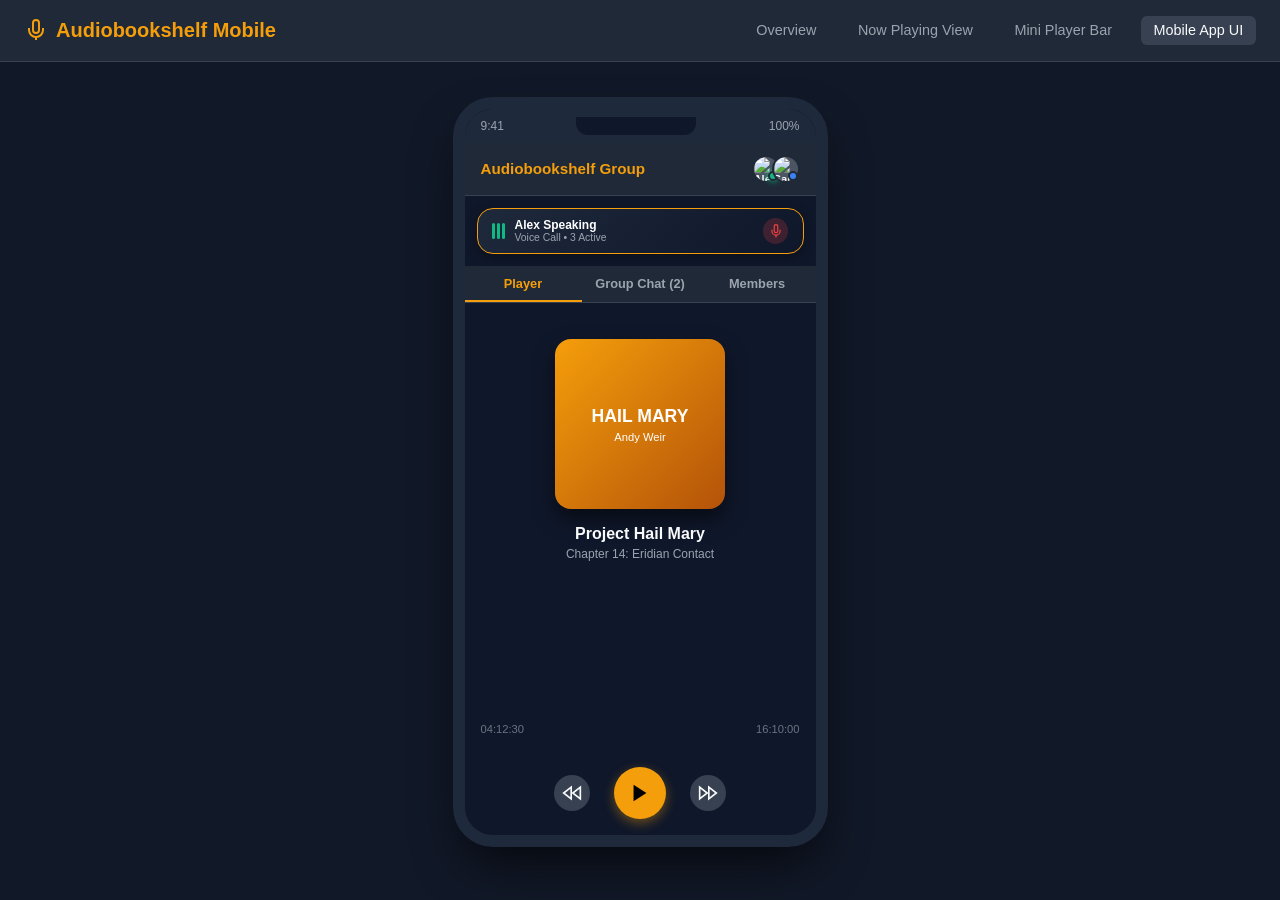
==== mockups/mobile-app.html @ 61822e38 "Add group listening feature mockups, mobile submodule, and documentation" ====
<!DOCTYPE html>
<html lang="en">
<head>
  <meta charset="UTF-8">
  <meta name="viewport" content="width=device-width, initial-scale=1.0">
  <title>Audiobookshelf Mobile - Group Listening Experience</title>
  <link rel="stylesheet" href="styles.css">
  <style>
    .mobile-stage {
      display: flex;
      justify-content: center;
      align-items: center;
      padding: 2rem 1rem;
      min-height: calc(100vh - 80px);
    }

    /* Mobile Frame Device Simulation */
    .phone-frame {
      width: 375px;
      height: 750px;
      background-color: #0f172a;
      border: 12px solid #1e293b;
      border-radius: 40px;
      box-shadow: 0 25px 50px -12px rgba(0, 0, 0, 0.7);
      display: flex;
      flex-direction: column;
      overflow: hidden;
      position: relative;
    }

    /* Mobile Notch & Status Bar */
    .phone-header {
      background-color: #1e293b;
      padding: 0.5rem 1rem;
      display: flex;
      justify-content: space-between;
      align-items: center;
      font-size: 0.75rem;
      color: var(--text-secondary);
    }

    .phone-notch {
      width: 120px;
      height: 18px;
      background-color: #0f172a;
      border-bottom-left-radius: 12px;
      border-bottom-right-radius: 12px;
      margin: 0 auto;
    }

    /* Mobile App Navigation Top Bar */
    .app-top-bar {
      padding: 0.75rem 1rem;
      display: flex;
      align-items: center;
      justify-content: space-between;
      background-color: var(--bg-secondary);
      border-bottom: 1px solid var(--border-color);
    }

    .app-top-bar h3 {
      font-size: 0.95rem;
      font-weight: 600;
      color: var(--accent);
    }

    /* Floating Voice Call Banner on Mobile */
    .mobile-voice-pill {
      background: linear-gradient(135deg, #1e293b 0%, #0f172a 100%);
      border: 1px solid var(--accent);
      margin: 0.75rem;
      border-radius: 16px;
      padding: 0.6rem 0.9rem;
      display: flex;
      align-items: center;
      justify-content: space-between;
      box-shadow: 0 4px 12px rgba(0,0,0,0.3);
    }

    .mobile-cover-container {
      display: flex;
      flex-direction: column;
      align-items: center;
      padding: 1.25rem 1rem;
      text-align: center;
    }

    .mobile-cover {
      width: 170px;
      height: 170px;
      border-radius: 16px;
      background: linear-gradient(135deg, #f59e0b, #b45309);
      box-shadow: 0 10px 20px rgba(0,0,0,0.5);
      display: flex;
      flex-direction: column;
      align-items: center;
      justify-content: center;
      font-weight: bold;
      color: #fff;
      font-size: 1.1rem;
      margin-bottom: 1rem;
    }

    /* Mobile Tabs (Now Playing / Chat / Members) */
    .mobile-tabs {
      display: flex;
      border-bottom: 1px solid var(--border-color);
      background-color: var(--bg-secondary);
    }

    .mobile-tab {
      flex: 1;
      padding: 0.6rem;
      text-align: center;
      font-size: 0.8rem;
      font-weight: 600;
      color: var(--text-secondary);
      cursor: pointer;
      border-bottom: 2px solid transparent;
    }

    .mobile-tab.active {
      color: var(--accent);
      border-bottom-color: var(--accent);
    }

    .tab-content {
      flex: 1;
      overflow-y: auto;
      padding: 1rem;
      display: flex;
      flex-direction: column;
    }

    /* Mobile Controls */
    .mobile-controls {
      margin-top: auto;
      display: flex;
      flex-direction: column;
      gap: 0.75rem;
    }

    .mobile-play-btn {
      width: 52px;
      height: 52px;
      border-radius: 50%;
      background-color: var(--accent);
      color: #000;
      border: none;
      display: flex;
      align-items: center;
      justify-content: center;
      box-shadow: 0 4px 12px rgba(245, 158, 11, 0.4);
    }
  </style>
</head>
<body>

  <header>
    <h1>
      <svg width="24" height="24" viewBox="0 0 24 24" fill="none" stroke="currentColor" stroke-width="2"><path d="M12 2a3 3 0 0 0-3 3v7a3 3 0 0 0 6 0V5a3 3 0 0 0-3-3z"/><path d="M19 10v2a7 7 0 0 1-14 0v-2"/><line x1="12" y1="19" x2="12" y2="22"/></svg>
      Audiobookshelf Mobile
    </h1>
    <div class="nav-links">
      <a href="index.html">Overview</a>
      <a href="now-playing.html">Now Playing View</a>
      <a href="mini-player.html">Mini Player Bar</a>
      <a href="mobile-app.html" class="active">Mobile App UI</a>
    </div>
  </header>

  <div class="mobile-stage">

    <!-- Phone Container -->
    <div class="phone-frame">

      <!-- Top Status Bar -->
      <div class="phone-header">
        <span>9:41</span>
        <div class="phone-notch"></div>
        <span>100%</span>
      </div>

      <!-- App Header Bar -->
      <div class="app-top-bar">
        <h3>Audiobookshelf Group</h3>
        <div class="avatar-stack">
          <div class="avatar" style="width:28px; height:28px; font-size:0.7rem;">
            <img src="https://images.unsplash.com/photo-1534528741775-53994a69daeb?w=100&auto=format&fit=crop&q=80" alt="Alex">
            <span class="status-indicator speaking"></span>
          </div>
          <div class="avatar" style="width:28px; height:28px; font-size:0.7rem;">
            <img src="https://images.unsplash.com/photo-1494790108377-be9c29b29330?w=100&auto=format&fit=crop&q=80" alt="Sarah">
            <span class="status-indicator listening"></span>
          </div>
        </div>
      </div>

      <!-- Floating Voice Pill -->
      <div class="mobile-voice-pill">
        <div style="display:flex; align-items:center; gap:0.6rem;">
          <div class="audio-wave"><span></span><span></span><span></span></div>
          <div>
            <div style="font-size:0.75rem; font-weight:600; color:#fff;">Alex Speaking</div>
            <div style="font-size:0.65rem; color:var(--text-secondary);">Voice Call • 3 Active</div>
          </div>
        </div>
        <button class="btn btn-icon" style="padding:0.35rem; background:rgba(239, 68, 68, 0.2); color:var(--danger);" title="Mute">
          <svg width="14" height="14" viewBox="0 0 24 24" fill="none" stroke="currentColor" stroke-width="2"><path d="M12 1a3 3 0 0 0-3 3v8a3 3 0 0 0 6 0V4a3 3 0 0 0-3-3z"/><path d="M19 10v2a7 7 0 0 1-14 0v-2"/><line x1="12" y1="19" x2="12" y2="23"/></svg>
        </button>
      </div>

      <!-- Mobile Sub-Navigation Tabs -->
      <div class="mobile-tabs">
        <div class="mobile-tab active" onclick="switchTab('player')">Player</div>
        <div class="mobile-tab" onclick="switchTab('chat')">Group Chat (2)</div>
        <div class="mobile-tab" onclick="switchTab('members')">Members</div>
      </div>

      <!-- Tab Content 1: Player View -->
      <div class="tab-content" id="tabPlayer">
        <div class="mobile-cover-container">
          <div class="mobile-cover">
            HAIL MARY
            <span style="font-size:0.7rem; font-weight:normal; margin-top:0.25rem;">Andy Weir</span>
          </div>
          <h4 style="font-size:1rem; margin-bottom:0.25rem;">Project Hail Mary</h4>
          <p style="font-size:0.75rem; color:var(--text-secondary);">Chapter 14: Eridian Contact</p>
        </div>

        <div class="mobile-controls">
          <div style="display:flex; justify-content:space-between; font-size:0.7rem; color:var(--text-muted);">
            <span>04:12:30</span>
            <span>16:10:00</span>
          </div>
          <div class="progress-bar">
            <div class="progress-fill" style="width: 35%;"></div>
          </div>

          <div style="display:flex; justify-content:center; align-items:center; gap:1.5rem; margin-top:0.5rem;">
            <button class="btn btn-icon">
              <svg width="20" height="20" viewBox="0 0 24 24" fill="none" stroke="currentColor" stroke-width="2"><path d="M11 19l-9-7 9-7v14z"/><path d="M22 19l-9-7 9-7v14z"/></svg>
            </button>
            <button class="mobile-play-btn" onclick="alert('Playback toggled for group')">
              <svg width="22" height="22" viewBox="0 0 24 24" fill="currentColor"><polygon points="5 3 19 12 5 21 5 3"/></svg>
            </button>
            <button class="btn btn-icon">
              <svg width="20" height="20" viewBox="0 0 24 24" fill="none" stroke="currentColor" stroke-width="2"><path d="M13 5l9 7-9 7V5z"/><path d="M2 5l9 7-9 7V5z"/></svg>
            </button>
          </div>
        </div>
      </div>

      <!-- Tab Content 2: Chat View (Hidden by default) -->
      <div class="tab-content" id="tabChat" style="display:none; flex-direction:column;">
        <div style="flex:1; overflow-y:auto; display:flex; flex-direction:column; gap:0.5rem;" id="mobileChatMessages">
          <div class="chat-msg system">Synchronized listening room created.</div>
          <div class="chat-msg incoming">
            <span class="sender">Sarah</span>
            <div class="bubble" style="font-size:0.8rem;">Listening on mobile! Audio quality is crisp.</div>
          </div>
          <div class="chat-msg system">Marcus joined the voice call.</div>
        </div>
        <div style="display:flex; gap:0.4rem; margin-top:0.5rem;">
          <input type="text" class="chat-input" placeholder="Chat..." style="font-size:0.8rem; padding:0.4rem 0.6rem;">
          <button class="btn btn-primary" style="padding:0.4rem 0.8rem; font-size:0.8rem;">Send</button>
        </div>
      </div>

      <!-- Tab Content 3: Members View (Hidden by default) -->
      <div class="tab-content" id="tabMembers" style="display:none;">
        <div style="font-size:0.85rem; font-weight:600; margin-bottom:0.75rem;">Connected Listeners (4)</div>
        <div style="display:flex; flex-direction:column; gap:0.75rem;">
          <div style="display:flex; align-items:center; justify-content:space-between;">
            <div style="display:flex; align-items:center; gap:0.5rem;">
              <div class="avatar" style="width:30px; height:30px;">
                <img src="https://images.unsplash.com/photo-1534528741775-53994a69daeb?w=100&auto=format&fit=crop&q=80" alt="Alex">
                <span class="status-indicator speaking"></span>
              </div>
              <span style="font-size:0.85rem;">Alex (Host)</span>
            </div>
            <span class="badge badge-live" style="font-size:0.65rem;">Speaking</span>
          </div>

          <div style="display:flex; align-items:center; justify-content:space-between;">
            <div style="display:flex; align-items:center; gap:0.5rem;">
              <div class="avatar" style="width:30px; height:30px;">
                <img src="https://images.unsplash.com/photo-1494790108377-be9c29b29330?w=100&auto=format&fit=crop&q=80" alt="Sarah">
                <span class="status-indicator listening"></span>
              </div>
              <span style="font-size:0.85rem;">Sarah</span>
            </div>
            <span class="badge badge-sync" style="font-size:0.65rem;">Synced</span>
          </div>
        </div>
      </div>

    </div>
  </div>

  <script>
    function switchTab(tab) {
      document.querySelectorAll('.mobile-tab').forEach(t => t.classList.remove('active'));
      document.getElementById('tabPlayer').style.display = 'none';
      document.getElementById('tabChat').style.display = 'none';
      document.getElementById('tabMembers').style.display = 'none';

      if (tab === 'player') {
        document.getElementById('tabPlayer').style.display = 'flex';
        event.target.classList.add('active');
      } else if (tab === 'chat') {
        document.getElementById('tabChat').style.display = 'flex';
        event.target.classList.add('active');
      } else if (tab === 'members') {
        document.getElementById('tabMembers').style.display = 'flex';
        event.target.classList.add('active');
      }
    }
  </script>
</body>
</html>
---- mockups/styles.css ----
/* Audiobookshelf Group Listening Mockup Styles */
:root {
  --bg-primary: #111827;
  --bg-secondary: #1f2937;
  --bg-tertiary: #374151;
  --bg-card: #1e293b;
  --bg-hover: #4b5563;
  --accent: #f59e0b;
  --accent-hover: #d97706;
  --text-primary: #f9fafb;
  --text-secondary: #9ca3af;
  --text-muted: #6b7280;
  --success: #10b981;
  --danger: #ef4444;
  --info: #3b82f6;
  --border-color: #374151;
  --radius: 12px;
  --shadow: 0 10px 15px -3px rgba(0, 0, 0, 0.4), 0 4px 6px -2px rgba(0, 0, 0, 0.2);
}

* {
  box-sizing: border-box;
  margin: 0;
  padding: 0;
  font-family: -apple-system, BlinkMacSystemFont, "Segoe UI", Roboto, Helvetica, Arial, sans-serif;
}

body {
  background-color: var(--bg-primary);
  color: var(--text-primary);
  min-height: 100vh;
  display: flex;
  flex-direction: column;
}

header {
  background-color: var(--bg-secondary);
  border-bottom: 1px solid var(--border-color);
  padding: 1rem 1.5rem;
  display: flex;
  align-items: center;
  justify-content: space-between;
}

header h1 {
  font-size: 1.25rem;
  font-weight: 600;
  display: flex;
  align-items: center;
  gap: 0.5rem;
  color: var(--accent);
}

.nav-links {
  display: flex;
  gap: 1rem;
}

.nav-links a {
  color: var(--text-secondary);
  text-decoration: none;
  font-size: 0.9rem;
  padding: 0.4rem 0.8rem;
  border-radius: 6px;
  transition: all 0.2s;
}

.nav-links a:hover, .nav-links a.active {
  background-color: var(--bg-tertiary);
  color: var(--text-primary);
}

.badge {
  display: inline-flex;
  align-items: center;
  padding: 0.25rem 0.6rem;
  border-radius: 9999px;
  font-size: 0.75rem;
  font-weight: 600;
  gap: 0.35rem;
}

.badge-live {
  background-color: rgba(16, 185, 129, 0.2);
  color: #34d399;
  border: 1px solid rgba(16, 185, 129, 0.4);
}

.badge-sync {
  background-color: rgba(245, 158, 11, 0.2);
  color: #fbbf24;
  border: 1px solid rgba(245, 158, 11, 0.4);
}

.dot {
  width: 8px;
  height: 8px;
  border-radius: 50%;
  background-color: currentColor;
  display: inline-block;
}

.dot-pulse {
  animation: pulse 1.5s infinite;
}

@keyframes pulse {
  0% { opacity: 1; transform: scale(1); }
  50% { opacity: 0.4; transform: scale(1.2); }
  100% { opacity: 1; transform: scale(1); }
}

/* User Avatar Stack */
.avatar-stack {
  display: flex;
  align-items: center;
}

.avatar-stack .avatar {
  margin-left: -8px;
  border: 2px solid var(--bg-secondary);
}

.avatar-stack .avatar:first-child {
  margin-left: 0;
}

.avatar {
  width: 36px;
  height: 36px;
  border-radius: 50%;
  background-color: #4b5563;
  display: flex;
  align-items: center;
  justify-content: center;
  font-weight: 600;
  font-size: 0.85rem;
  position: relative;
  cursor: pointer;
  user-select: none;
}

.avatar img {
  width: 100%;
  height: 100%;
  border-radius: 50%;
  object-fit: cover;
}

.avatar .status-indicator {
  position: absolute;
  bottom: 0;
  right: 0;
  width: 10px;
  height: 10px;
  border-radius: 50%;
  border: 2px solid var(--bg-secondary);
}

.status-indicator.speaking {
  background-color: var(--success);
  box-shadow: 0 0 6px var(--success);
  animation: pulse 1s infinite;
}

.status-indicator.muted {
  background-color: var(--danger);
}

.status-indicator.listening {
  background-color: var(--info);
}

/* Buttons & Inputs */
.btn {
  background-color: var(--bg-tertiary);
  color: var(--text-primary);
  border: none;
  padding: 0.5rem 1rem;
  border-radius: 8px;
  font-size: 0.875rem;
  font-weight: 500;
  cursor: pointer;
  display: inline-flex;
  align-items: center;
  gap: 0.5rem;
  transition: background 0.2s, transform 0.1s;
}

.btn:hover {
  background-color: var(--bg-hover);
}

.btn-primary {
  background-color: var(--accent);
  color: #000;
}

.btn-primary:hover {
  background-color: var(--accent-hover);
}

.btn-danger {
  background-color: var(--danger);
  color: #fff;
}

.btn-icon {
  padding: 0.5rem;
  border-radius: 50%;
}

/* Main Container Layouts */
.main-content {
  flex: 1;
  display: flex;
  padding: 1.5rem;
  gap: 1.5rem;
}

/* Voice Call Bar */
.voice-call-bar {
  background-color: #1a2332;
  border: 1px solid #2d3748;
  border-radius: var(--radius);
  padding: 0.75rem 1.25rem;
  display: flex;
  align-items: center;
  justify-content: space-between;
  margin-bottom: 1rem;
  box-shadow: var(--shadow);
}

.voice-call-info {
  display: flex;
  align-items: center;
  gap: 1rem;
}

.voice-call-actions {
  display: flex;
  align-items: center;
  gap: 0.5rem;
}

/* Chat Drawer / Panel */
.chat-panel {
  width: 320px;
  background-color: var(--bg-secondary);
  border-radius: var(--radius);
  display: flex;
  flex-direction: column;
  border: 1px solid var(--border-color);
}

.chat-header {
  padding: 1rem;
  border-bottom: 1px solid var(--border-color);
  font-weight: 600;
  display: flex;
  justify-content: space-between;
  align-items: center;
}

.chat-messages {
  flex: 1;
  padding: 1rem;
  overflow-y: auto;
  display: flex;
  flex-direction: column;
  gap: 0.75rem;
  max-height: 480px;
}

.chat-msg {
  display: flex;
  flex-direction: column;
  gap: 0.25rem;
  max-width: 85%;
}

.chat-msg.system {
  align-self: center;
  max-width: 100%;
  font-size: 0.75rem;
  color: var(--text-muted);
  background: var(--bg-tertiary);
  padding: 0.25rem 0.75rem;
  border-radius: 12px;
}

.chat-msg.incoming {
  align-self: flex-start;
}

.chat-msg.outgoing {
  align-self: flex-end;
}

.chat-msg .sender {
  font-size: 0.75rem;
  color: var(--text-secondary);
}

.chat-msg .bubble {
  background-color: var(--bg-tertiary);
  padding: 0.6rem 0.9rem;
  border-radius: 12px;
  font-size: 0.875rem;
  line-height: 1.4;
}

.chat-msg.outgoing .bubble {
  background-color: var(--accent);
  color: #000;
  font-weight: 500;
}

.chat-msg .timestamp {
  font-size: 0.65rem;
  color: var(--text-muted);
  align-self: flex-end;
  margin-top: 2px;
}

.chat-input-area {
  padding: 0.75rem;
  border-top: 1px solid var(--border-color);
  display: flex;
  gap: 0.5rem;
}

.chat-input {
  flex: 1;
  background-color: var(--bg-primary);
  border: 1px solid var(--border-color);
  color: var(--text-primary);
  padding: 0.5rem 0.8rem;
  border-radius: 8px;
  font-size: 0.875rem;
}

.chat-input:focus {
  outline: none;
  border-color: var(--accent);
}

/* Audio Waveform Animation */
.audio-wave {
  display: flex;
  align-items: center;
  gap: 2px;
  height: 16px;
}

.audio-wave span {
  width: 3px;
  height: 100%;
  background-color: var(--success);
  border-radius: 2px;
  animation: wave 1.2s ease-in-out infinite;
}

.audio-wave span:nth-child(2) { animation-delay: 0.2s; }
.audio-wave span:nth-child(3) { animation-delay: 0.4s; }
.audio-wave span:nth-child(4) { animation-delay: 0.1s; }

@keyframes wave {
  0%, 100% { height: 4px; }
  50% { height: 16px; }
}
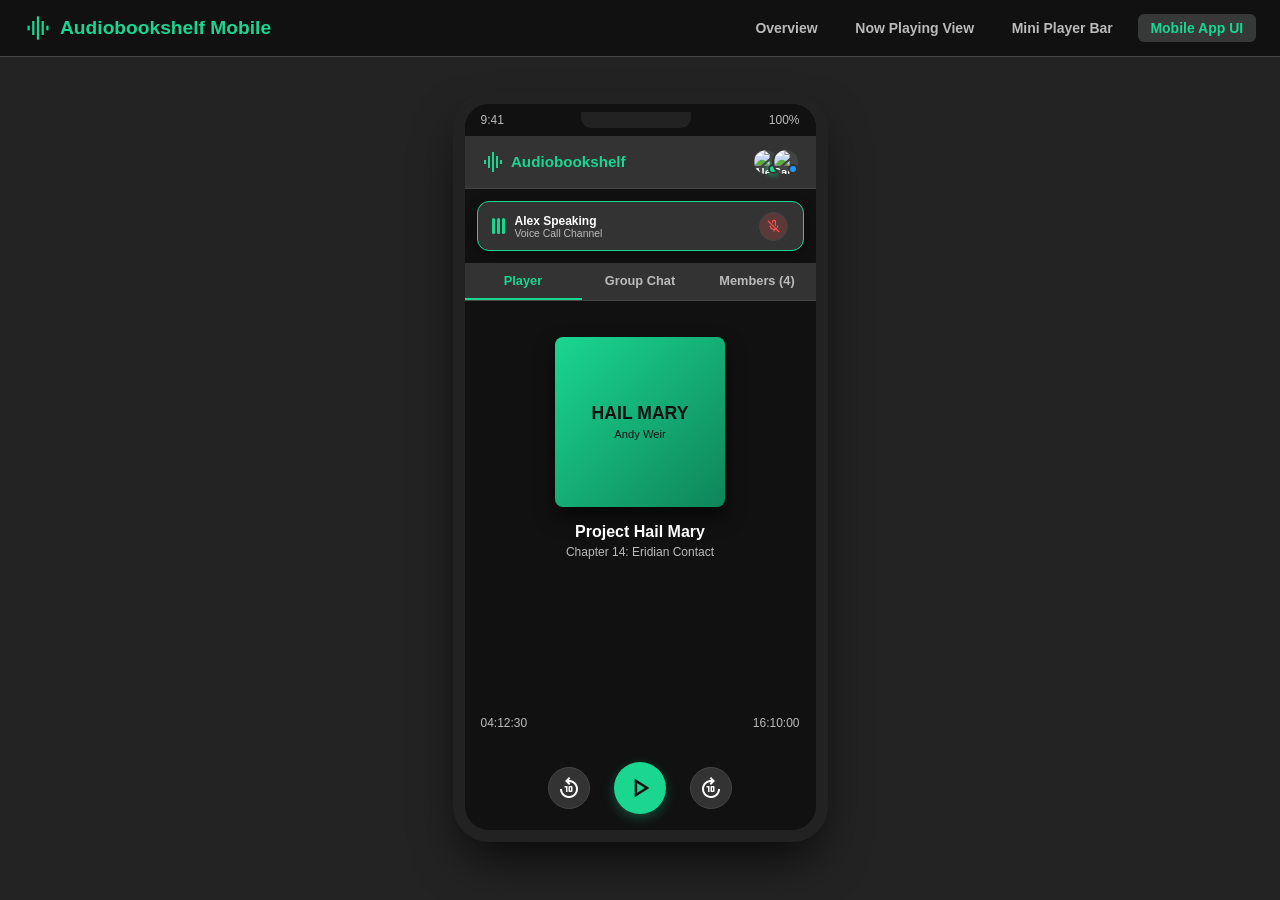
==== commit 4891eb2c: "Refine group listening mockups to match Audiobookshelf theme and player UI" ====
--- a/mockups/mobile-app.html
+++ b/mockups/mobile-app.html
@@ -4,6 +4,7 @@
   <meta charset="UTF-8">
   <meta name="viewport" content="width=device-width, initial-scale=1.0">
   <title>Audiobookshelf Mobile - Group Listening Experience</title>
+  <link rel="stylesheet" href="https://fonts.googleapis.com/css2?family=Material+Symbols+Outlined:opsz,wght,FILL,GRAD@24,400,0,0" />
   <link rel="stylesheet" href="styles.css">
   <style>
     .mobile-stage {
@@ -18,10 +19,10 @@
     .phone-frame {
       width: 375px;
       height: 750px;
-      background-color: #0f172a;
-      border: 12px solid #1e293b;
-      border-radius: 40px;
-      box-shadow: 0 25px 50px -12px rgba(0, 0, 0, 0.7);
+      background-color: #111111;
+      border: 12px solid #222222;
+      border-radius: 36px;
+      box-shadow: 0 25px 50px -12px rgba(0, 0, 0, 0.8);
       display: flex;
       flex-direction: column;
       overflow: hidden;
@@ -30,7 +31,7 @@
 
     /* Mobile Notch & Status Bar */
     .phone-header {
-      background-color: #1e293b;
+      background-color: #111111;
       padding: 0.5rem 1rem;
       display: flex;
       justify-content: space-between;
@@ -40,11 +41,11 @@
     }
 
     .phone-notch {
-      width: 120px;
-      height: 18px;
-      background-color: #0f172a;
-      border-bottom-left-radius: 12px;
-      border-bottom-right-radius: 12px;
+      width: 110px;
+      height: 16px;
+      background-color: #222222;
+      border-bottom-left-radius: 10px;
+      border-bottom-right-radius: 10px;
       margin: 0 auto;
     }
 
@@ -60,21 +61,24 @@
 
     .app-top-bar h3 {
       font-size: 0.95rem;
-      font-weight: 600;
+      font-weight: 700;
       color: var(--accent);
+      display: flex;
+      align-items: center;
+      gap: 0.4rem;
     }
 
     /* Floating Voice Call Banner on Mobile */
     .mobile-voice-pill {
-      background: linear-gradient(135deg, #1e293b 0%, #0f172a 100%);
+      background: var(--bg-secondary);
       border: 1px solid var(--accent);
       margin: 0.75rem;
-      border-radius: 16px;
+      border-radius: 12px;
       padding: 0.6rem 0.9rem;
       display: flex;
       align-items: center;
       justify-content: space-between;
-      box-shadow: 0 4px 12px rgba(0,0,0,0.3);
+      box-shadow: 0 4px 12px rgba(0,0,0,0.4);
     }
 
     .mobile-cover-container {
@@ -88,20 +92,20 @@
     .mobile-cover {
       width: 170px;
       height: 170px;
-      border-radius: 16px;
-      background: linear-gradient(135deg, #f59e0b, #b45309);
-      box-shadow: 0 10px 20px rgba(0,0,0,0.5);
+      border-radius: 8px;
+      background: linear-gradient(135deg, #1ad691, #0f855a);
+      box-shadow: 0 10px 20px rgba(0,0,0,0.6);
       display: flex;
       flex-direction: column;
       align-items: center;
       justify-content: center;
-      font-weight: bold;
-      color: #fff;
+      font-weight: 800;
+      color: #111;
       font-size: 1.1rem;
       margin-bottom: 1rem;
     }
 
-    /* Mobile Tabs (Now Playing / Chat / Members) */
+    /* Mobile Tabs */
     .mobile-tabs {
       display: flex;
       border-bottom: 1px solid var(--border-color);
@@ -113,7 +117,7 @@
       padding: 0.6rem;
       text-align: center;
       font-size: 0.8rem;
-      font-weight: 600;
+      font-weight: 700;
       color: var(--text-secondary);
       cursor: pointer;
       border-bottom: 2px solid transparent;
@@ -145,12 +149,12 @@
       height: 52px;
       border-radius: 50%;
       background-color: var(--accent);
-      color: #000;
+      color: #111;
       border: none;
       display: flex;
       align-items: center;
       justify-content: center;
-      box-shadow: 0 4px 12px rgba(245, 158, 11, 0.4);
+      box-shadow: 0 4px 12px rgba(26, 214, 145, 0.3);
     }
   </style>
 </head>
@@ -158,7 +162,7 @@
 
   <header>
     <h1>
-      <svg width="24" height="24" viewBox="0 0 24 24" fill="none" stroke="currentColor" stroke-width="2"><path d="M12 2a3 3 0 0 0-3 3v7a3 3 0 0 0 6 0V5a3 3 0 0 0-3-3z"/><path d="M19 10v2a7 7 0 0 1-14 0v-2"/><line x1="12" y1="19" x2="12" y2="22"/></svg>
+      <span class="material-symbols-outlined" style="font-size:28px;">graphic_eq</span>
       Audiobookshelf Mobile
     </h1>
     <div class="nav-links">
@@ -183,7 +187,10 @@
 
       <!-- App Header Bar -->
       <div class="app-top-bar">
-        <h3>Audiobookshelf Group</h3>
+        <h3>
+          <span class="material-symbols-outlined">graphic_eq</span>
+          Audiobookshelf
+        </h3>
         <div class="avatar-stack">
           <div class="avatar" style="width:28px; height:28px; font-size:0.7rem;">
             <img src="https://images.unsplash.com/photo-1534528741775-53994a69daeb?w=100&auto=format&fit=crop&q=80" alt="Alex">
@@ -201,20 +208,20 @@
         <div style="display:flex; align-items:center; gap:0.6rem;">
           <div class="audio-wave"><span></span><span></span><span></span></div>
           <div>
-            <div style="font-size:0.75rem; font-weight:600; color:#fff;">Alex Speaking</div>
-            <div style="font-size:0.65rem; color:var(--text-secondary);">Voice Call • 3 Active</div>
-          </div>
-        </div>
-        <button class="btn btn-icon" style="padding:0.35rem; background:rgba(239, 68, 68, 0.2); color:var(--danger);" title="Mute">
-          <svg width="14" height="14" viewBox="0 0 24 24" fill="none" stroke="currentColor" stroke-width="2"><path d="M12 1a3 3 0 0 0-3 3v8a3 3 0 0 0 6 0V4a3 3 0 0 0-3-3z"/><path d="M19 10v2a7 7 0 0 1-14 0v-2"/><line x1="12" y1="19" x2="12" y2="23"/></svg>
+            <div style="font-size:0.75rem; font-weight:700; color:#fff;">Alex Speaking</div>
+            <div style="font-size:0.65rem; color:var(--text-secondary);">Voice Call Channel</div>
+          </div>
+        </div>
+        <button class="btn btn-icon" style="padding:0.35rem; background:rgba(255, 82, 82, 0.2); color:var(--danger);" title="Mute">
+          <span class="material-symbols-outlined" style="font-size:16px;">mic_off</span>
         </button>
       </div>
 
       <!-- Mobile Sub-Navigation Tabs -->
       <div class="mobile-tabs">
         <div class="mobile-tab active" onclick="switchTab('player')">Player</div>
-        <div class="mobile-tab" onclick="switchTab('chat')">Group Chat (2)</div>
-        <div class="mobile-tab" onclick="switchTab('members')">Members</div>
+        <div class="mobile-tab" onclick="switchTab('chat')">Group Chat</div>
+        <div class="mobile-tab" onclick="switchTab('members')">Members (4)</div>
       </div>
 
       <!-- Tab Content 1: Player View -->
@@ -229,7 +236,7 @@
         </div>
 
         <div class="mobile-controls">
-          <div style="display:flex; justify-content:space-between; font-size:0.7rem; color:var(--text-muted);">
+          <div style="display:flex; justify-content:space-between; font-family:'Ubuntu Mono'; font-size:0.75rem; color:var(--text-secondary);">
             <span>04:12:30</span>
             <span>16:10:00</span>
           </div>
@@ -239,27 +246,27 @@
 
           <div style="display:flex; justify-content:center; align-items:center; gap:1.5rem; margin-top:0.5rem;">
             <button class="btn btn-icon">
-              <svg width="20" height="20" viewBox="0 0 24 24" fill="none" stroke="currentColor" stroke-width="2"><path d="M11 19l-9-7 9-7v14z"/><path d="M22 19l-9-7 9-7v14z"/></svg>
+              <span class="material-symbols-outlined">replay_10</span>
             </button>
             <button class="mobile-play-btn" onclick="alert('Playback toggled for group')">
-              <svg width="22" height="22" viewBox="0 0 24 24" fill="currentColor"><polygon points="5 3 19 12 5 21 5 3"/></svg>
+              <span class="material-symbols-outlined" style="font-size:32px;">play_arrow</span>
             </button>
             <button class="btn btn-icon">
-              <svg width="20" height="20" viewBox="0 0 24 24" fill="none" stroke="currentColor" stroke-width="2"><path d="M13 5l9 7-9 7V5z"/><path d="M2 5l9 7-9 7V5z"/></svg>
+              <span class="material-symbols-outlined">forward_10</span>
             </button>
           </div>
         </div>
       </div>
 
-      <!-- Tab Content 2: Chat View (Hidden by default) -->
+      <!-- Tab Content 2: Chat View -->
       <div class="tab-content" id="tabChat" style="display:none; flex-direction:column;">
         <div style="flex:1; overflow-y:auto; display:flex; flex-direction:column; gap:0.5rem;" id="mobileChatMessages">
-          <div class="chat-msg system">Synchronized listening room created.</div>
+          <div class="chat-msg system">Group listening room connected.</div>
           <div class="chat-msg incoming">
             <span class="sender">Sarah</span>
             <div class="bubble" style="font-size:0.8rem;">Listening on mobile! Audio quality is crisp.</div>
           </div>
-          <div class="chat-msg system">Marcus joined the voice call.</div>
+          <div class="chat-msg system">Marcus joined the voice channel.</div>
         </div>
         <div style="display:flex; gap:0.4rem; margin-top:0.5rem;">
           <input type="text" class="chat-input" placeholder="Chat..." style="font-size:0.8rem; padding:0.4rem 0.6rem;">
@@ -267,9 +274,9 @@
         </div>
       </div>
 
-      <!-- Tab Content 3: Members View (Hidden by default) -->
+      <!-- Tab Content 3: Members View -->
       <div class="tab-content" id="tabMembers" style="display:none;">
-        <div style="font-size:0.85rem; font-weight:600; margin-bottom:0.75rem;">Connected Listeners (4)</div>
+        <div style="font-size:0.85rem; font-weight:700; margin-bottom:0.75rem;">Connected Listeners (4)</div>
         <div style="display:flex; flex-direction:column; gap:0.75rem;">
           <div style="display:flex; align-items:center; justify-content:space-between;">
             <div style="display:flex; align-items:center; gap:0.5rem;">
--- a/mockups/styles.css
+++ b/mockups/styles.css
@@ -1,28 +1,28 @@
-/* Audiobookshelf Group Listening Mockup Styles */
+/* Audiobookshelf Official Theme Palette & Styling */
 :root {
-  --bg-primary: #111827;
-  --bg-secondary: #1f2937;
-  --bg-tertiary: #374151;
-  --bg-card: #1e293b;
-  --bg-hover: #4b5563;
-  --accent: #f59e0b;
-  --accent-hover: #d97706;
-  --text-primary: #f9fafb;
-  --text-secondary: #9ca3af;
-  --text-muted: #6b7280;
-  --success: #10b981;
-  --danger: #ef4444;
-  --info: #3b82f6;
-  --border-color: #374151;
-  --radius: 12px;
-  --shadow: 0 10px 15px -3px rgba(0, 0, 0, 0.4), 0 4px 6px -2px rgba(0, 0, 0, 0.2);
+  --bg-primary: #232323;       /* Audiobookshelf --color-primary (#232323) */
+  --bg-secondary: #333333;     /* Audiobookshelf --color-black-400 (#333333) */
+  --bg-tertiary: #373838;      /* Audiobookshelf --color-bg (#373838) */
+  --bg-card: #2a2a2a;          /* Dark card surface */
+  --bg-hover: #444444;         /* Audiobookshelf --color-black-300 (#444444) */
+  --accent: #1ad691;           /* Audiobookshelf Official Accent Green (#1ad691) */
+  --accent-hover: #15b378;     /* Darker accent green */
+  --text-primary: #ffffff;     /* White text */
+  --text-secondary: #bbbbbb;   /* Audiobookshelf --color-black-50 (#bbbbbb) */
+  --text-muted: #666666;       /* Audiobookshelf --color-black-100 (#666666) */
+  --success: #1ad691;          /* Audiobookshelf Accent Green */
+  --danger: #ff5252;           /* Audiobookshelf --color-error (#ff5252) */
+  --info: #2196f3;             /* Audiobookshelf --color-info (#2196f3) */
+  --border-color: #444444;     /* Audiobookshelf --color-black-300 (#444444) */
+  --radius: 8px;
+  --shadow: 0 8px 16px rgba(0, 0, 0, 0.4);
 }
 
 * {
   box-sizing: border-box;
   margin: 0;
   padding: 0;
-  font-family: -apple-system, BlinkMacSystemFont, "Segoe UI", Roboto, Helvetica, Arial, sans-serif;
+  font-family: 'Source Sans Pro', -apple-system, BlinkMacSystemFont, "Segoe UI", Roboto, Helvetica, Arial, sans-serif;
 }
 
 body {
@@ -34,17 +34,17 @@
 }
 
 header {
-  background-color: var(--bg-secondary);
+  background-color: #111111;
   border-bottom: 1px solid var(--border-color);
-  padding: 1rem 1.5rem;
+  padding: 0.85rem 1.5rem;
   display: flex;
   align-items: center;
   justify-content: space-between;
 }
 
 header h1 {
-  font-size: 1.25rem;
-  font-weight: 600;
+  font-size: 1.2rem;
+  font-weight: 700;
   display: flex;
   align-items: center;
   gap: 0.5rem;
@@ -53,21 +53,22 @@
 
 .nav-links {
   display: flex;
-  gap: 1rem;
+  gap: 0.75rem;
 }
 
 .nav-links a {
   color: var(--text-secondary);
   text-decoration: none;
-  font-size: 0.9rem;
+  font-size: 0.875rem;
   padding: 0.4rem 0.8rem;
   border-radius: 6px;
   transition: all 0.2s;
+  font-weight: 600;
 }
 
 .nav-links a:hover, .nav-links a.active {
   background-color: var(--bg-tertiary);
-  color: var(--text-primary);
+  color: var(--accent);
 }
 
 .badge {
@@ -81,15 +82,15 @@
 }
 
 .badge-live {
-  background-color: rgba(16, 185, 129, 0.2);
-  color: #34d399;
-  border: 1px solid rgba(16, 185, 129, 0.4);
+  background-color: rgba(26, 214, 145, 0.15);
+  color: var(--accent);
+  border: 1px solid rgba(26, 214, 145, 0.3);
 }
 
 .badge-sync {
-  background-color: rgba(245, 158, 11, 0.2);
-  color: #fbbf24;
-  border: 1px solid rgba(245, 158, 11, 0.4);
+  background-color: rgba(251, 140, 0, 0.15);
+  color: #fb8c00;
+  border: 1px solid rgba(251, 140, 0, 0.3);
 }
 
 .dot {
@@ -129,7 +130,7 @@
   width: 36px;
   height: 36px;
   border-radius: 50%;
-  background-color: #4b5563;
+  background-color: #444444;
   display: flex;
   align-items: center;
   justify-content: center;
@@ -158,8 +159,8 @@
 }
 
 .status-indicator.speaking {
-  background-color: var(--success);
-  box-shadow: 0 0 6px var(--success);
+  background-color: var(--accent);
+  box-shadow: 0 0 6px var(--accent);
   animation: pulse 1s infinite;
 }
 
@@ -173,13 +174,13 @@
 
 /* Buttons & Inputs */
 .btn {
-  background-color: var(--bg-tertiary);
+  background-color: var(--bg-secondary);
   color: var(--text-primary);
-  border: none;
+  border: 1px solid var(--border-color);
   padding: 0.5rem 1rem;
-  border-radius: 8px;
+  border-radius: 6px;
   font-size: 0.875rem;
-  font-weight: 500;
+  font-weight: 600;
   cursor: pointer;
   display: inline-flex;
   align-items: center;
@@ -193,7 +194,8 @@
 
 .btn-primary {
   background-color: var(--accent);
-  color: #000;
+  color: #111111;
+  border: none;
 }
 
 .btn-primary:hover {
@@ -203,6 +205,7 @@
 .btn-danger {
   background-color: var(--danger);
   color: #fff;
+  border: none;
 }
 
 .btn-icon {
@@ -220,8 +223,8 @@
 
 /* Voice Call Bar */
 .voice-call-bar {
-  background-color: #1a2332;
-  border: 1px solid #2d3748;
+  background-color: #1a1a1a;
+  border: 1px solid var(--border-color);
   border-radius: var(--radius);
   padding: 0.75rem 1.25rem;
   display: flex;
@@ -256,7 +259,7 @@
 .chat-header {
   padding: 1rem;
   border-bottom: 1px solid var(--border-color);
-  font-weight: 600;
+  font-weight: 700;
   display: flex;
   justify-content: space-between;
   align-items: center;
@@ -283,7 +286,7 @@
   align-self: center;
   max-width: 100%;
   font-size: 0.75rem;
-  color: var(--text-muted);
+  color: var(--text-secondary);
   background: var(--bg-tertiary);
   padding: 0.25rem 0.75rem;
   border-radius: 12px;
@@ -312,8 +315,8 @@
 
 .chat-msg.outgoing .bubble {
   background-color: var(--accent);
-  color: #000;
-  font-weight: 500;
+  color: #111111;
+  font-weight: 600;
 }
 
 .chat-msg .timestamp {
@@ -336,7 +339,7 @@
   border: 1px solid var(--border-color);
   color: var(--text-primary);
   padding: 0.5rem 0.8rem;
-  border-radius: 8px;
+  border-radius: 6px;
   font-size: 0.875rem;
 }
 
@@ -356,7 +359,7 @@
 .audio-wave span {
   width: 3px;
   height: 100%;
-  background-color: var(--success);
+  background-color: var(--accent);
   border-radius: 2px;
   animation: wave 1.2s ease-in-out infinite;
 }
